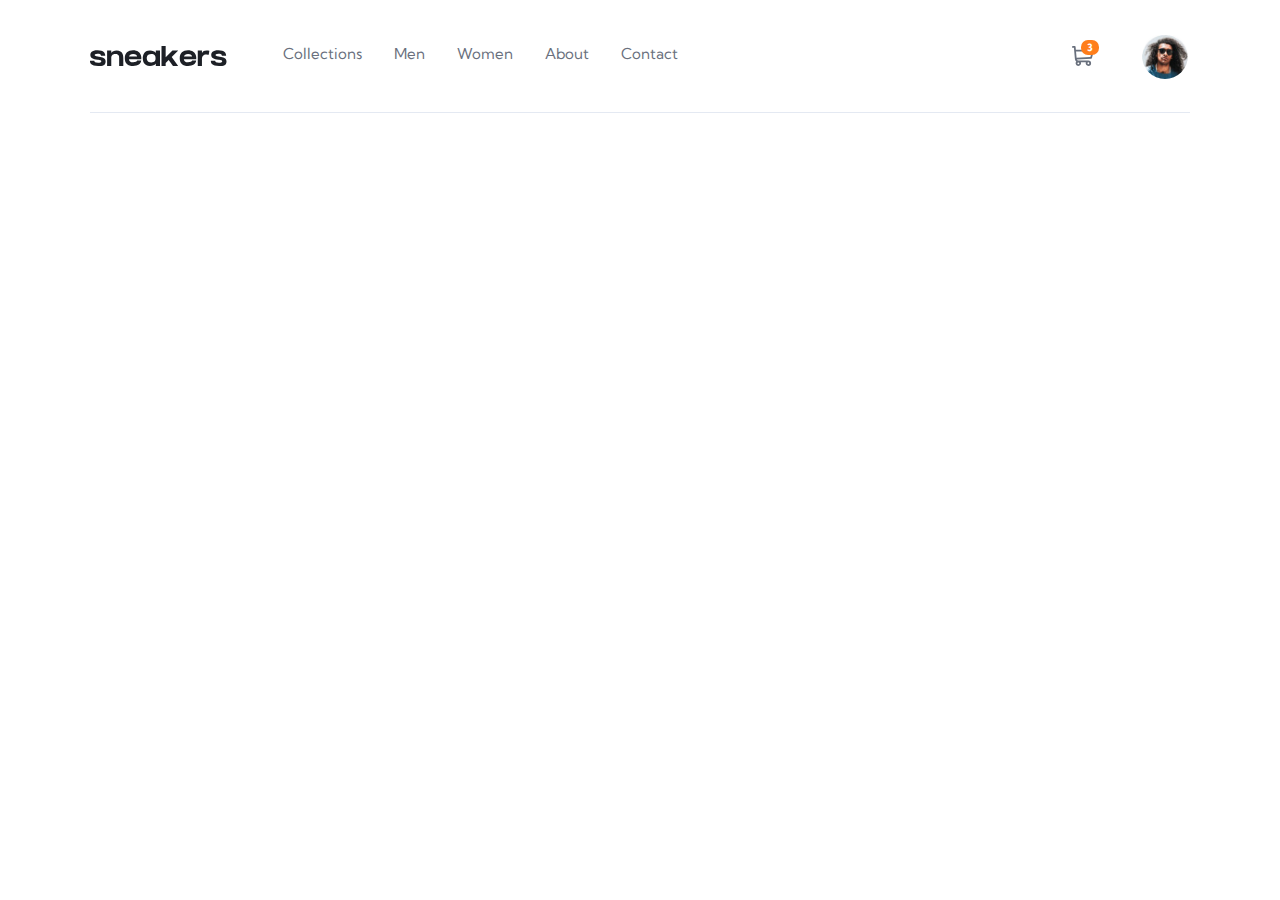
==== index.html @ b6bcddd8 "Add site header profile" ====
<!DOCTYPE html>
<html lang="en">
<head>
  <meta charset="UTF-8">
  <meta http-equiv="X-UA-Compatible" content="IE=edge">
  <meta name="viewport" content="width=device-width, initial-scale=1.0">
  <link rel="stylesheet" href="css/normalize.css">
  <link rel="stylesheet" href="css/styles.css">
  <title>Fall Limited Edition Sneakers - Sneakers</title>
</head>
<body>

  <header class="site-header">
    <div class="container">
      <div class="site-header__container">
        <a href="index.html" class="site-header__logo logo">
          <img class="logo__img" src="img/sneakers-logo.svg" alt="Sneakers" width="137" height="20">
        </a>
        <!-- SITENAV -->
        <nav class="site-header__sitenav sitenav">
          <ul class="sitenav__list">
            <li class="sitenav__item"><a href="#" class="sitenav__link">Collections</a></li>
            <li class="sitenav__item"><a href="#" class="sitenav__link">Men</a></li>
            <li class="sitenav__item"><a href="#" class="sitenav__link">Women</a></li>
            <li class="sitenav__item"><a href="#" class="sitenav__link">About</a></li>
            <li class="sitenav__item"><a href="#" class="sitenav__link">Contact</a></li>
          </ul>
        </nav>
        <div class="site-header__cart">
          <a href="#" class="site-header__cart-link" aria-label="Shopping cart">
            <span class="site-header__cart-product-count">3</span>
            <svg class="site-header__cart-icon" xmlns="http://www.w3.org/2000/svg" width="22" height="20" fill="none"><path fill="currentColor" fill-rule="evenodd" d="M3.863 3.641h17.062c.583 0 1.01.55.87 1.114l-1.822 7.283a.896.896 0 0 1-.817.677l-14.321.842c.256.598.849 1.01 1.53 1.01h10.008a2.72 2.72 0 0 1 2.717 2.716A2.72 2.72 0 0 1 16.373 20c-1.878 0-3.197-1.872-2.555-3.642H8.913C9.556 18.13 8.233 20 6.358 20 4.1 20 2.83 17.385 4.22 15.611c-.77-.61-1.218-1.508-1.29-2.336l-.98-10.909v.001c.072.796.169 1.876-.051-.575H.896A.896.896 0 0 1 .896 0h1.82c.465 0 .852.354.894.816l.253 2.825Zm1.57 13.642a.926.926 0 0 0 1.85 0 .926.926 0 0 0-1.85 0Zm10.94.925a.926.926 0 0 1 0-1.85.926.926 0 0 1 0 1.85Zm-11.78-6.432 13.801-.811 1.383-5.531H4.024l.57 6.342Z" clip-rule="evenodd" aria-hidden="true"/></svg>
          </a>
        </div>

        <div class="site-header__profile-wrapper">
          <a href="#" class="site-header__profile-link">
            <img class="site-header__profile-avatar" src="img/profile.jpg" alt="Profile avatar" width="50" height="50" srcset="img/profile.jpg 1x, img/profile@2x.jpg 2x">
          </a>
        </div>
      </div>
    </div>

  </header>




  <script src="js/main.js"></script>
</body>
</html>
---- css/styles.css ----
/* CUSTOM-PROPS */
:root {
  --text-color:#69707d;
  --text-dark:#1d2026;
  --accent-color:#ff7e1b;
  --accent-color-hover:#ffab6a;
  --accent-color-light:#ffeee2;
  --light-bg:#f6f8fd;
  --divider-bg:#e4e9f2;

  --font-family:'Kumbh Sans', "Arial", sans-serif;
}

/* FONTS */
@font-face {
  font-family: 'Kumbh Sans';
  src: url('../fonts/KumbhSans-Regular.woff2') format('woff2'),
      url('../fonts/KumbhSans-Regular.woff') format('woff');
  font-weight: normal;
  font-style: normal;
  font-display: swap;
}

@font-face {
  font-family: 'Kumbh Sans';
  src: url('../fonts/KumbhSans-Bold.woff2') format('woff2'),
      url('../fonts/KumbhSans-Bold.woff') format('woff');
  font-weight: bold;
  font-style: normal;
  font-display: swap;
}


/* GLOBAL STYLES */

html {
  height: 100%;
  box-sizing: border-box;
  scroll-behavior: smooth;
}

*,
::before,
::after {
  box-sizing:inherit;
}

body {
  display: flex;
  flex-direction: column;
  height: 100%;
  padding: 0;
  margin: 0;
  font-family:var(--font-family);
  font-size: 16px;
  line-height: 26px;
  background-color: #fff;
  color: var(--text-color);
}

img {
  max-width: 100%;
  height: auto;
}

/* VISUALLY-HIDDEN */
.visually-hidden {
  position: absolute;
  width: 1px;
  height: 1px;
  margin: -1px;
  border: 0;
  padding: 0;
  clip: rect(0 0 0 0);
  overflow: hidden;
}

/* AUTOFILL-STYLES */
/* input:-webkit-autofill,
input:-webkit-autofill:hover,
input:-webkit-autofill:focus,
textarea:-webkit-autofill,
textarea:-webkit-autofill:hover,
textarea:-webkit-autofill:focus,
select:-webkit-autofill,
select:-webkit-autofill:hover,
select:-webkit-autofill:focus {
  border-color: transparent;
  -webkit-text-fill-color: inherit;
  -webkit-box-shadow: 0 0 0px 1000px #fff inset;
  transition: background-color 5000s ease-in-out 0s;
} */

/* PLACEHOLDER COLOR */
/* ::-webkit-input-placeholder,
::-moz-placeholder,
:-ms-input-placeholder,
:-moz-placeholder {
  color: rgb(52, 49, 61);
  opacity: 1;
} */


/* CONTAINER */

.container {
  width: 100%;
  max-width: 1148px;
  padding-left: 24px;
  padding-right: 24px;
  margin-left: auto;
  margin-right: auto;
}

/* LOGO */

.logo {
  display: inline-block;
}

.logo:hover {
  opacity: 0.8;

}

.logo:active {
  opacity: 0.6;
}

.logo__img {
  display: block;
  width: 137px;
  height: 20px;
  object-fit: contain;
}

/* MAIN-CONTENT */

.main-content {
  flex-grow: 1;
}

/* SITE-HEADER */

.site-header__container {
  display: flex;
  align-items: center;
  border-bottom: 1px solid var(--divider-bg);

}

.site-header__logo {
  flex-shrink: 0;
  margin-right: 56px;

}

.site-header__sitenav {
  margin-right: auto;
}

.sitenav__list {
  display: flex;
  padding: 0;
  margin: 0;
  list-style: none;
}
.sitenav__item {
  position: relative;
  padding-top: 41px;
  padding-bottom: 45px;

}
.sitenav__item:not(:last-child) {
  margin-right: 32px;
}

.sitenav__link {
  display: block;
  font-size: 15px;
  line-height: 26px;
  color: var(--text-color);
  text-decoration: none;
}

.sitenav__link:hover {
  color: var(--text-dark);
}

.sitenav__link:hover::after {
  position: absolute;
  left: 0;
  bottom: 0;
  width: 100%;
  height: 4px;
  background-color: var(--accent-color);
  content: "";
}

/* SITE-HEADER-CART */

.site-header__cart {
  margin-right: 46px;
  margin-left: 24px;
}

.site-header__cart-link {
  position: relative;
  display: flex;
  color: var(--text-color);

}

.site-header__cart-link:hover {
  color: var(--text-dark);
}

.site-header__cart-link:active {
  opacity: 0.6;
}

.site-header__cart-product-count {
  position: absolute;
  left: calc(100% - 13px);
  top: -6px;
  padding: 1px 6px;
  border-radius: 7px;
  font-size: 10px;
  line-height: normal;
  font-weight: bold;
  background-color: var(--accent-color);
  color: #fff;
}

.site-header__cart-icon {
  width: 22px;
  height: 20px;
  object-fit: contain;
}

.site-header__profile-wrapper {
}
.site-header__profile-link {
  display: flex;
  width: 50px;
  height: 50px;
  border-radius:50%;
  overflow: hidden;
  border: 2px solid transparent;
}

.site-header__profile-link:hover {
  border-color: var(--accent-color);
}

.site-header__profile-avatar {
  width: 50px;
  height: 50px;
  object-fit: contain;


}
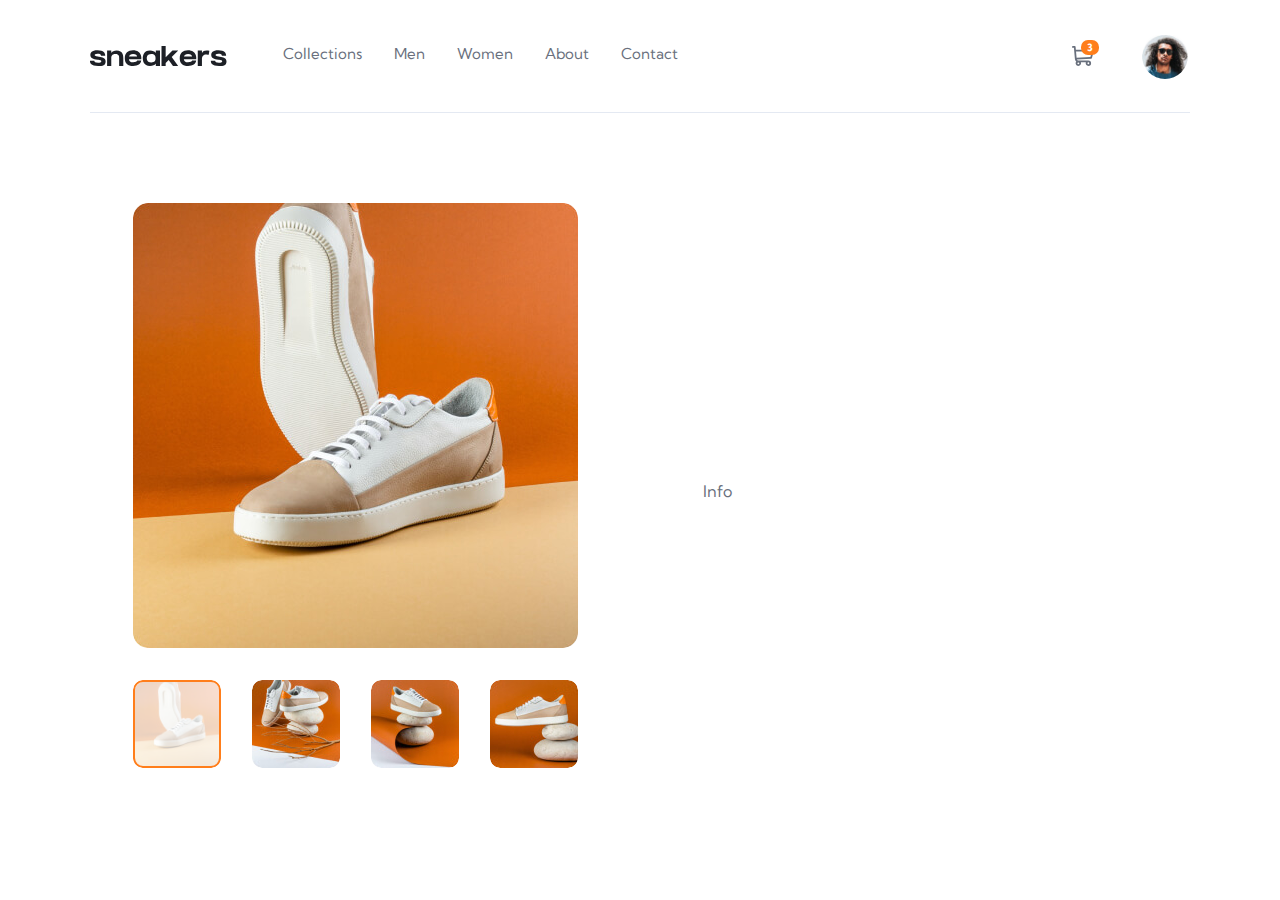
==== commit ec3211de: "Update active showcas img on thumbnail click" ====
--- a/index.html
+++ b/index.html
@@ -10,6 +10,7 @@
 </head>
 <body>
 
+  <!-- SITE-HEADER -->
   <header class="site-header">
     <div class="container">
       <div class="site-header__container">
@@ -27,10 +28,48 @@
           </ul>
         </nav>
         <div class="site-header__cart">
-          <a href="#" class="site-header__cart-link" aria-label="Shopping cart">
+          <a href="#" class="site-header__cart-link js-site-header-cart-link" aria-label="Shopping cart">
             <span class="site-header__cart-product-count">3</span>
             <svg class="site-header__cart-icon" xmlns="http://www.w3.org/2000/svg" width="22" height="20" fill="none"><path fill="currentColor" fill-rule="evenodd" d="M3.863 3.641h17.062c.583 0 1.01.55.87 1.114l-1.822 7.283a.896.896 0 0 1-.817.677l-14.321.842c.256.598.849 1.01 1.53 1.01h10.008a2.72 2.72 0 0 1 2.717 2.716A2.72 2.72 0 0 1 16.373 20c-1.878 0-3.197-1.872-2.555-3.642H8.913C9.556 18.13 8.233 20 6.358 20 4.1 20 2.83 17.385 4.22 15.611c-.77-.61-1.218-1.508-1.29-2.336l-.98-10.909v.001c.072.796.169 1.876-.051-.575H.896A.896.896 0 0 1 .896 0h1.82c.465 0 .852.354.894.816l.253 2.825Zm1.57 13.642a.926.926 0 0 0 1.85 0 .926.926 0 0 0-1.85 0Zm10.94.925a.926.926 0 0 1 0-1.85.926.926 0 0 1 0 1.85Zm-11.78-6.432 13.801-.811 1.383-5.531H4.024l.57 6.342Z" clip-rule="evenodd" aria-hidden="true"/></svg>
           </a>
+
+          <div class="site-header__cart-modal">
+            <section class="shopping-cart shopping-cart--modal ">
+              <header class="shopping-cart__header">
+                <h2 class="shopping-cart__title">Cart</h2>
+              </header>
+              <div class="shopping-cart__inner">
+                <!-- Empty -->
+                <div class="shopping-cart__empty">Your cart is empty.</div>
+
+                <!-- Has items -->
+                <div class="shopping-cart__content">
+                  <ul class="shopping-cart__products shopping-cart-products">
+                    <li class="shopping-cart-products__item">
+                      <div class="item-shopping-cart-products">
+                        <img class="item-shopping-cart-products__img" src="img/shopping-cart-img.jpg" alt="Fall limited edition sneakers" width="50" height="50" srcset="img/shopping-cart-img.jpg 1x, img/shopping-cart-img@2x.jpg 2x">
+                        <div class="item-shopping-cart-products__info">
+                          <div class="item-shopping-cart-products__name">Fall Limited Edition Sneakers</div>
+                          <div class="item-shopping-cart-products__cost">$125.00 x 3 <b class="item-shopping-cart-products__subtotal">$375.00</b></div>
+                        </div>
+                        <button type="button" class="item-shopping-cart-products__remove-button" aria-label="Remove item">
+                          <svg class="item-shopping-cart-products__remove-icon" xmlns="http://www.w3.org/2000/svg" width="14" height="16" fill="none"><path fill="currentColor" fill-rule="evenodd" d="M0 2.625V1.75C0 1.334.334 1 .75 1h3.5l.294-.584A.741.741 0 0 1 5.213 0h3.571a.75.75 0 0 1 .672.416L9.75 1h3.5c.416 0 .75.334.75.75v.875a.376.376 0 0 1-.375.375H.375A.376.376 0 0 1 0 2.625Zm13 1.75V14.5a1.5 1.5 0 0 1-1.5 1.5h-9A1.5 1.5 0 0 1 1 14.5V4.375C1 4.169 1.169 4 1.375 4h11.25c.206 0 .375.169.375.375ZM4 6c.275 0 .5.225.5.5v7c0 .275-.225.5-.5.5a.501.501 0 0 1-.5-.5v-7c0-.275.225-.5.5-.5Zm3.5.5c0-.275-.225-.5-.5-.5s-.5.225-.5.5v7c0 .275.225.5.5.5s.5-.225.5-.5v-7ZM10 6c.275 0 .5.225.5.5v7c0 .275-.225.5-.5.5a.501.501 0 0 1-.5-.5v-7c0-.275.225-.5.5-.5Z" clip-rule="evenodd"/><mask id="a" width="14" height="16" x="0" y="0" maskUnits="userSpaceOnUse" style="mask-type:luminance"><path fill="#fff" fill-rule="evenodd" d="M0 2.625V1.75C0 1.334.334 1 .75 1h3.5l.294-.584A.741.741 0 0 1 5.213 0h3.571a.75.75 0 0 1 .672.416L9.75 1h3.5c.416 0 .75.334.75.75v.875a.376.376 0 0 1-.375.375H.375A.376.376 0 0 1 0 2.625Zm13 1.75V14.5a1.5 1.5 0 0 1-1.5 1.5h-9A1.5 1.5 0 0 1 1 14.5V4.375C1 4.169 1.169 4 1.375 4h11.25c.206 0 .375.169.375.375ZM4 6c.275 0 .5.225.5.5v7c0 .275-.225.5-.5.5a.501.501 0 0 1-.5-.5v-7c0-.275.225-.5.5-.5Zm3.5.5c0-.275-.225-.5-.5-.5s-.5.225-.5.5v7c0 .275.225.5.5.5s.5-.225.5-.5v-7ZM10 6c.275 0 .5.225.5.5v7c0 .275-.225.5-.5.5a.501.501 0 0 1-.5-.5v-7c0-.275.225-.5.5-.5Z" clip-rule="evenodd"/></mask></svg>
+                        </button>
+                      </div>
+                    </li>
+                  </ul>
+
+                  <a href="#" class="button button--block">
+                    <span class="button__inner">
+                      <span class="button__text">Checkout</span>
+                    </span>
+                  </a>
+                </div>
+
+              </div>
+
+            </section>
+          </div>
         </div>
 
         <div class="site-header__profile-wrapper">
@@ -40,8 +79,54 @@
         </div>
       </div>
     </div>
+  </header>
 
-  </header>
+  <!-- MAIN-CONTENT -->
+  <main class="main-content">
+    <!-- PRODUCT-PAGE -->
+    <div class="product-page">
+      <div class="product-page__container container">
+        <!-- PRODUCT-PAGE-GALLERY -->
+        <div class="product-page__gallery">
+          <!-- IMG-SHOWCASE -->
+          <div class="img-showcase">
+            <div class="img-showcase__showcase">
+              <img class="img-showcase__active-img" src="img/sneakers-1.jpg" alt="Fall Limited Edition Sneakers" width="445" height="445" srcset="img/sneakers-1.jpg 1x, img/sneakers-1@2x.jpg 2x">
+            </div>
+
+            <ul class="img-showcase__thumbnails">
+              <li class="img-showcase__thumbnail img-showcase__thumbnail--active">
+                <button type="button" class="img-showcase__thumbnail-button js-img-showcase-thumbnail-button" aria-label="Image 1" data-img-showcase-big="img/sneakers-1.jpg" data-img-showcase-retina="img/sneakers-1@2x.jpg">
+                  <img class="img-showcase__thumbnail-img" src="img/sneakers-thumbnail-1.jpg" alt="Sneakers 1" width="88" height="88" srcset="img/sneakers-thumbnail-1.jpg 1x, img/sneakers-thumbnail-1@2x.jpg 2x">
+                </button>
+              </li>
+
+              <li class="img-showcase__thumbnail">
+                <button type="button" class="img-showcase__thumbnail-button js-img-showcase-thumbnail-button" aria-label="Image 2" data-img-showcase-big="img/sneakers-2.jpg" data-img-showcase-retina="img/sneakers-2@2x.jpg">
+                  <img class="img-showcase__thumbnail-img" src="img/sneakers-thumbnail-2.jpg" alt="Sneakers 2" width="88" height="88" srcset="img/sneakers-thumbnail-2.jpg 1x, img/sneakers-thumbnail-2@2x.jpg 2x">
+                </button>
+              </li>
+
+              <li class="img-showcase__thumbnail">
+                <button type="button" class="img-showcase__thumbnail-button js-img-showcase-thumbnail-button" aria-label="Image 3" data-img-showcase-big="img/sneakers-3.jpg" data-img-showcase-retina="img/sneakers-3@2x.jpg">
+                  <img class="img-showcase__thumbnail-img" src="img/sneakers-thumbnail-3.jpg" alt="Sneakers 3" width="88" height="88" srcset="img/sneakers-thumbnail-3.jpg 1x, img/sneakers-thumbnail-3@2x.jpg 2x">
+                </button>
+              </li>
+              <li class="img-showcase__thumbnail">
+                <button type="button" class="img-showcase__thumbnail-button js-img-showcase-thumbnail-button" aria-label="Image 3" data-img-showcase-big="img/sneakers-4.jpg" data-img-showcase-retina="img/sneakers-4@2x.jpg">
+                  <img class="img-showcase__thumbnail-img" src="img/sneakers-thumbnail-4.jpg" alt="Sneakers 3" width="88" height="88" srcset="img/sneakers-thumbnail-4.jpg 1x, img/sneakers-thumbnail-4@2x.jpg 2x">
+                </button>
+              </li>
+            </ul>
+          </div>
+        </div>
+
+        <!-- PRODUCT-PAGE-INFO -->
+        <div class="product-page__info">Info</div>
+
+      </div>
+    </div>
+  </main>
 
 
 
--- a/css/styles.css
+++ b/css/styles.css
@@ -134,6 +134,58 @@
   object-fit: contain;
 }
 
+/* BUTTON */
+.button {
+  display: inline-block;
+  padding: 0;
+  border: 0;
+  border-radius: 10px;
+  text-decoration: none;
+  cursor: pointer;
+  font-size: 16px;
+  line-height: 1;
+  font-weight: bold;
+  background-color: var(--accent-color);
+  color: #fff;
+  overflow: hidden;
+  text-align: center;
+}
+
+.button--block {
+  display: flex;
+  width: 100%;
+
+}
+
+.button--wide {
+  min-width: 272px;
+
+}
+
+.button:hover {
+  background-color: var(--accent-color-hover);
+
+}
+
+.button:active {
+  transform: translateY(2px);
+
+}
+
+.button__inner {
+  display: flex;
+  justify-content: center;
+  align-items: center;
+  width: 100%;
+  padding: 22px 20px 18px;
+
+}
+
+
+.button__prapend {
+  margin-right: 16px;
+}
+
 /* MAIN-CONTENT */
 
 .main-content {
@@ -143,6 +195,7 @@
 /* SITE-HEADER */
 
 .site-header__container {
+  position: relative;
   display: flex;
   align-items: center;
   border-bottom: 1px solid var(--divider-bg);
@@ -232,14 +285,17 @@
   color: #fff;
 }
 
+.site-header__cart--empty .site-header__cart-product-count {
+  display: none;
+}
+
 .site-header__cart-icon {
   width: 22px;
   height: 20px;
   object-fit: contain;
 }
 
-.site-header__profile-wrapper {
-}
+
 .site-header__profile-link {
   display: flex;
   width: 50px;
@@ -253,10 +309,280 @@
   border-color: var(--accent-color);
 }
 
+.site-header__profile-link:active {
+  opacity: 0.6;
+}
+
 .site-header__profile-avatar {
   width: 50px;
   height: 50px;
   object-fit: contain;
 
 
-}+}
+/* SHOPPING-CART-CONTENT */
+.shopping-cart-products {
+  padding: 0;
+  margin: 0;
+  list-style: none;
+}
+
+.shopping-cart-products__item:not(:last-child) {
+  margin-bottom: 16px;
+
+}
+
+/* ITEM-SHOPPING-CART-PRODUCTS */
+.item-shopping-cart-products {
+  display: flex;
+  align-items: flex-start;
+}
+
+.item-shopping-cart-products__img {
+  flex-shrink: 0;
+  margin-right: 16px;
+  width: 50px;
+  height: 50px;
+  border-radius:4px;
+  object-fit: cover;
+
+}
+
+.item-shopping-cart-products__info {
+  flex-grow: 1;
+  width: 100%;
+  margin-right: 18px;
+  overflow: hidden;
+}
+
+.item-shopping-cart-products__name {
+  white-space: nowrap;
+  text-overflow: ellipsis;
+  overflow: hidden;
+  text-transform: capitalize;
+}
+
+
+.item-shopping-cart-products__subtotal {
+  color: var(--text-dark);
+}
+
+.item-shopping-cart-products__remove-button {
+  border: 0;
+  padding: 0;
+  background-color: transparent;
+  align-self: center;
+  color: #c3cad9;
+}
+
+.item-shopping-cart-products__remove-button:hover {
+  color: var(--text-dark);
+
+}
+
+.item-shopping-cart-products__remove-button:active {
+  opacity: 0.6;
+}
+
+.item-shopping-cart-products__remove-icon {
+  display: block;
+  width: 14px;
+  height: 16px;
+
+}
+
+
+/* SHOOPING-CART */
+.site-header__cart-modal {
+  display: none;
+}
+
+.site-header__cart-modal--open {
+  position: absolute;
+  right: -76px;
+  top: 94px;
+  display: block;
+  width: 360px;
+
+}
+
+.shopping-cart {
+  display: flex;
+  flex-direction: column;
+  width: 100%;
+  min-height: 256px;
+  border-radius: 6px;
+  background-color: #fff;
+
+}
+.shopping-cart--modal {
+  box-shadow: 0px 20px 50px -20px rgba(29, 32, 38, 0.50);
+
+}
+
+.shopping-cart__header {
+  padding: 24px 24px 27px;
+  border-bottom:1px solid var(--divider-bg);
+}
+
+.shopping-cart__title {
+  margin: 0;
+  font-size: 16px;
+  line-height: 20px;
+  color: var(--text-dark);
+}
+
+.shopping-cart__inner {
+  flex-grow: 1;
+  display: flex;
+  flex-direction: column;
+  padding: 24px;
+
+
+}
+
+.shopping-cart__empty {
+  display: none;
+}
+
+
+
+.shopping-cart--empty .shopping-cart__empty {
+  flex-grow: 1;
+  display:flex;
+  justify-content: center;
+  align-items: center;
+  font-weight: bold;
+}
+
+.shopping-cart__empty .shopping-cart__content {
+  display: none;
+}
+
+.shopping-cart__products {
+  margin-bottom: 24px;
+}
+
+/* IMG-SHOWCASE */
+
+.img-showcase__showcase {
+  margin-bottom: 32px;
+}
+
+.img-showcase__active-img {
+  display: block;
+  width: 445px;
+  height: 445px;
+  border-radius: 15px;
+  object-fit: cover;
+}
+
+.img-showcase__thumbnails {
+  display: flex;
+  padding: 0;
+  padding-bottom: 10px;
+  margin: 0;
+  list-style: none;
+  overflow: auto;
+
+  /* Foreground, Background */
+  scrollbar-color: var(--accent-color) var(--divider-bg);
+}
+
+
+.img-showcase__thumbnails::-webkit-scrollbar {
+  width: 10px; /* Mostly for vertical scrollbars */
+  height: 10px; /* Mostly for horizontal scrollbars */
+}
+.img-showcase__thumbnails::-webkit-scrollbar-thumb { /* Foreground */
+  border-radius:5px;
+  background: var(--accent-color);
+}
+.img-showcase__thumbnails::-webkit-scrollbar-track { /* Background */
+  border-radius: 5px;
+  background: var(--divider-bg);
+}
+
+.img-showcase__thumbnail {
+  flex-shrink: 0;
+}
+
+.img-showcase__thumbnail:not(:last-child) {
+  margin-right: 31px;
+
+}
+
+.img-showcase__thumbnail-button {
+  position: relative;
+  display: block;
+  padding: 0;
+  border: 0;
+  border-radius: 10px;
+  background-color: transparent;
+  overflow: hidden;
+  cursor: pointer;
+
+}
+
+.img-showcase__thumbnail-button::after {
+  position: absolute;
+  left: 0;
+  top: 0;
+  width: 100%;
+  height: 100%;
+  border-radius: 10px;
+  background-color: rgba(255, 255, 255, 0.5);
+  content: "";
+  opacity: 0;
+
+}
+
+.img-showcase__thumbnail-button:hover::after {
+  opacity: 1;
+}
+
+.img-showcase__thumbnail-button:active {
+  opacity: 0.6;
+}
+
+.img-showcase__thumbnail--active .img-showcase__thumbnail-button::after {
+  opacity: 1;
+  background-color: rgba(255, 255, 255, 0.75);
+  border: 2px solid var(--accent-color);
+
+}
+
+.img-showcase__thumbnail-img {
+  display: block;
+  width: 88px;
+  height: 88px;
+  border-radius: 10px;
+  object-fit: cover;
+}
+
+
+
+/* PRODUCT-PAGE */
+
+.product-page {
+  padding-top: 90px;
+  padding-bottom: 90px;
+}
+
+.product-page__container {
+  display: flex;
+  justify-content: space-between;
+  align-items:center;
+  max-width: 1063px;
+}
+
+.product-page__gallery {
+  width: 100%;
+  max-width: 445px;
+  margin-right: 48px;
+}
+
+.product-page__info {
+  width: 100%;
+  max-width: 445px;
+}
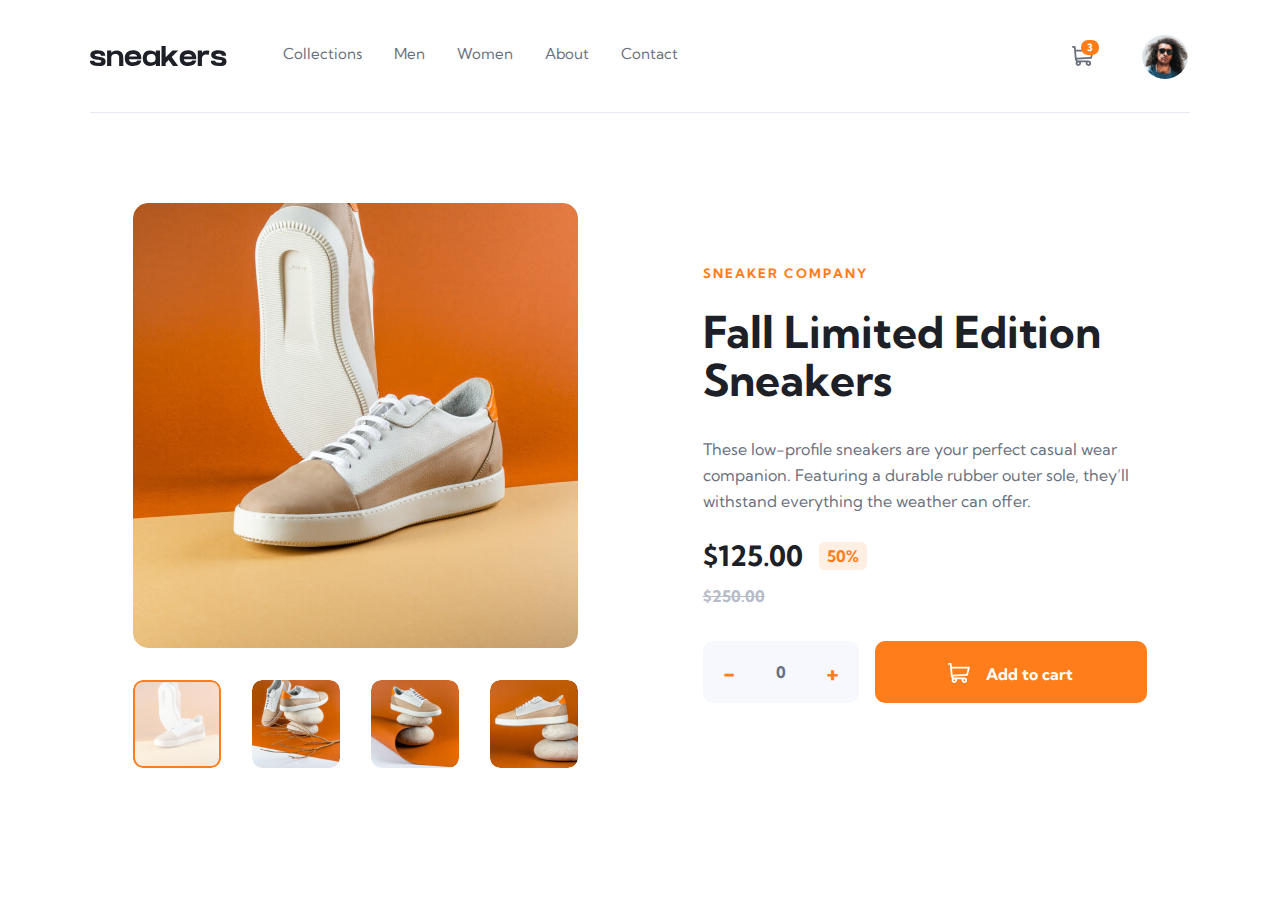
==== commit eadfe40a: "Add product counts button JS" ====
--- a/index.html
+++ b/index.html
@@ -91,6 +91,7 @@
           <!-- IMG-SHOWCASE -->
           <div class="img-showcase">
             <div class="img-showcase__showcase">
+              <button type="button" class="img-showcase__lightbox-toggle js-lightbox-toggler" aria-label="Open img gallery"></button>
               <img class="img-showcase__active-img" src="img/sneakers-1.jpg" alt="Fall Limited Edition Sneakers" width="445" height="445" srcset="img/sneakers-1.jpg 1x, img/sneakers-1@2x.jpg 2x">
             </div>
 
@@ -122,13 +123,97 @@
         </div>
 
         <!-- PRODUCT-PAGE-INFO -->
-        <div class="product-page__info">Info</div>
+        <div class="product-page__info">
+          <div class="product-info">
+            <div class="product-info__manufacturer">Sneaker Company</div>
+            <h1 class="product-info__title">Fall Limited Edition Sneakers</h1>
+            <p class="product-info__description">These low-profile sneakers are your perfect casual wear companion. Featuring a durable rubber outer sole, they’ll withstand everything the weather can offer.</p>
+            <div class="product-info__price-wrapper">
+              <b class="product-info__price">$125.00</b>
+              <span class="badge">50%</span>
+            </div>
+            <del class="product-info__old-price">$250.00</del>
+
+            <div class="product-info__cart-actions">
+              <div class="product-info__quantity-wrapper">
+                <button type="button" class="product-info__quantity-button js-product-quantity-decrement-button" aria-label="Remove 1">-</button>
+                <div class="product-info__quantity">0</div>
+                <button type="button" class="product-info__quantity-button js-product-quantity-increment-button" aria-label="Add 1">+</button>
+              </div>
+
+              <button type="button" class="button button--wide">
+                <span class="button__inner">
+                  <span class="button__prepend">
+                    <svg class="button__icon" xmlns="http://www.w3.org/2000/svg" width="22" height="20" fill="none"><path fill="currentColor" fill-rule="evenodd" d="M3.863 3.641h17.062c.583 0 1.01.55.87 1.114l-1.822 7.283a.896.896 0 0 1-.817.677l-14.321.842c.256.598.849 1.01 1.53 1.01h10.008a2.72 2.72 0 0 1 2.717 2.716A2.72 2.72 0 0 1 16.373 20c-1.878 0-3.197-1.872-2.555-3.642H8.913C9.556 18.13 8.233 20 6.358 20 4.1 20 2.83 17.385 4.22 15.611c-.77-.61-1.218-1.508-1.29-2.336l-.98-10.909v.001c.072.796.169 1.876-.051-.575H.896A.896.896 0 0 1 .896 0h1.82c.465 0 .852.354.894.816l.253 2.825Zm1.57 13.642a.926.926 0 0 0 1.85 0 .926.926 0 0 0-1.85 0Zm10.94.925a.926.926 0 0 1 0-1.85.926.926 0 0 1 0 1.85Zm-11.78-6.432 13.801-.811 1.383-5.531H4.024l.57 6.342Z" clip-rule="evenodd"/></svg>
+                  </span>
+                  <span class="button__text">Add to cart</span>
+                </span>
+              </button>
+            </div>
+
+          </div>
+        </div>
 
       </div>
     </div>
   </main>
 
 
+  <!-- LIGHTBOX -->
+  <div class="lightbox">
+    <div class="lightbox__inner">
+      <button type="button" class="lightbox__close" aria-label="Close lightbox">
+        <svg class="lightbox__close-icon js-lightbox-close" xmlns="http://www.w3.org/2000/svg" width="20" height="20" fill="none"><path fill="currentColor" fill-rule="evenodd" d="M20 2.857 17.143 0 10 7.143 2.857 0 0 2.857 7.143 10 0 17.143 2.857 20 10 12.857 17.143 20 20 17.143 12.857 10 20 2.857Z" clip-rule="evenodd"/></svg>
+      </button>
+
+      <!-- IMG-SHOWCASE -->
+      <div class="img-showcase img-showcase--lightbox">
+        <div class="img-showcase__showcase">
+          <!-- IMG-SHOWCASE-CONTROLS -->
+          <button type="button" class="img-showcase__control img-showcase__control--prev js-lightbox-control-prev" aria-label="Previous">
+            <span class="img-showcase__control-inner">
+              <svg class="img-showcase__control-icon" xmlns="http://www.w3.org/2000/svg" width="13" height="20" fill="none"><path stroke="currentColor" stroke-width="3" d="m11 2-8 8 8 8"/></svg>
+            </span>
+          </button>
+
+          <button type="button" class="img-showcase__control img-showcase__control--next js-lightbox-control-next" aria-label="Next">
+            <span class="img-showcase__control-inner">
+              <svg class="img-showcase__control-icon" xmlns="http://www.w3.org/2000/svg" width="13" height="20" fill="none"><path stroke="currentColor" stroke-width="3" d="m2 2 8 8-8 8"/></svg>
+            </span>
+          </button>
+
+          <img class="img-showcase__active-img img-showcase__active-img--lightbox" src="img/sneakers-1.jpg" alt="Fall Limited Edition Sneakers" width="445" height="445" srcset="img/sneakers-1.jpg 1x, img/sneakers-1@2x.jpg 2x">
+        </div>
+
+        <ul class="img-showcase__thumbnails">
+          <li class="img-showcase__thumbnail img-showcase__thumbnail--active">
+            <button type="button" class="img-showcase__thumbnail-button js-img-lightbox-thumbnail-button" aria-label="Image 1" data-img-showcase-big="img/sneakers-1.jpg" data-img-showcase-retina="img/sneakers-1@2x.jpg">
+              <img class="img-showcase__thumbnail-img" src="img/sneakers-thumbnail-1.jpg" alt="Sneakers 1" width="88" height="88" srcset="img/sneakers-thumbnail-1.jpg 1x, img/sneakers-thumbnail-1@2x.jpg 2x">
+            </button>
+          </li>
+
+          <li class="img-showcase__thumbnail">
+            <button type="button" class="img-showcase__thumbnail-button js-img-lightbox-thumbnail-button" aria-label="Image 2" data-img-showcase-big="img/sneakers-2.jpg" data-img-showcase-retina="img/sneakers-2@2x.jpg">
+              <img class="img-showcase__thumbnail-img" src="img/sneakers-thumbnail-2.jpg" alt="Sneakers 2" width="88" height="88" srcset="img/sneakers-thumbnail-2.jpg 1x, img/sneakers-thumbnail-2@2x.jpg 2x">
+            </button>
+          </li>
+
+          <li class="img-showcase__thumbnail">
+            <button type="button" class="img-showcase__thumbnail-button js-img-lightbox-thumbnail-button" aria-label="Image 3" data-img-showcase-big="img/sneakers-3.jpg" data-img-showcase-retina="img/sneakers-3@2x.jpg">
+              <img class="img-showcase__thumbnail-img" src="img/sneakers-thumbnail-3.jpg" alt="Sneakers 3" width="88" height="88" srcset="img/sneakers-thumbnail-3.jpg 1x, img/sneakers-thumbnail-3@2x.jpg 2x">
+            </button>
+          </li>
+          <li class="img-showcase__thumbnail">
+            <button type="button" class="img-showcase__thumbnail-button js-img-lightbox-thumbnail-button" aria-label="Image 3" data-img-showcase-big="img/sneakers-4.jpg" data-img-showcase-retina="img/sneakers-4@2x.jpg">
+              <img class="img-showcase__thumbnail-img" src="img/sneakers-thumbnail-4.jpg" alt="Sneakers 3" width="88" height="88" srcset="img/sneakers-thumbnail-4.jpg 1x, img/sneakers-thumbnail-4@2x.jpg 2x">
+            </button>
+          </li>
+        </ul>
+      </div>
+    </div>
+  </div>
+
+
 
 
   <script src="js/main.js"></script>
--- a/css/styles.css
+++ b/css/styles.css
@@ -182,8 +182,21 @@
 }
 
 
-.button__prapend {
+.button__prepend {
   margin-right: 16px;
+}
+
+/* BADGE */
+
+.badge {
+  display: inline-block;
+  padding: 4px 8px;
+  font-size: 16px;
+  line-height: normal;
+  font-weight: bold;
+  color: var(--accent-color);
+  border-radius: 6px;
+  background-color: var(--accent-color-light);
 }
 
 /* MAIN-CONTENT */
@@ -465,9 +478,81 @@
 
 /* IMG-SHOWCASE */
 
+.img-showcase--lightbox  {
+  display: flex;
+  flex-direction: column;
+  align-items: center;
+}
+
 .img-showcase__showcase {
+  position: relative;
+  z-index: 1;
   margin-bottom: 32px;
 }
+
+.img-showcase__lightbox-toggle {
+  position: absolute;
+  top: 0;
+  left: 0;
+  width: 100%;
+  height: 100%;
+  padding: 0;
+  border: 0;
+  border-radius: 15px;
+  background-color: transparent;
+  cursor:zoom-in;
+
+}
+
+.img-showcase__control {
+  position:absolute;
+  z-index: 1;
+  top: 50%;
+  transform: translateY(-50%);
+  padding: 0;
+  border: 0;
+  background-color: transparent;
+  border-radius: 50%;
+  cursor: pointer;
+  color: var(--text-dark);
+
+}
+
+.img-showcase__control:hover {
+  color: var(--accent-color);
+}
+
+.img-showcase__control:active {
+  opacity: 0.6;
+}
+
+.img-showcase__control--prev {
+  left: -28px;
+
+}
+
+.img-showcase__control--next {
+  right: -28px;
+}
+
+.img-showcase__control-inner {
+  display: flex;
+  justify-content: center;
+  align-items:center;
+  width: 56px;
+  height: 56px;
+  border-radius: 50%;
+  background-color: #fff;
+
+}
+
+.img-showcase__control-icon {
+  display: block;
+  width: 13px;
+  height: 20px;
+}
+
+
 
 .img-showcase__active-img {
   display: block;
@@ -477,6 +562,12 @@
   object-fit: cover;
 }
 
+.img-showcase--lightbox .img-showcase__active-img {
+  width: 550px;
+  height: 550px;
+  border-radius: 20px;
+}
+
 .img-showcase__thumbnails {
   display: flex;
   padding: 0;
@@ -488,6 +579,12 @@
   /* Foreground, Background */
   scrollbar-color: var(--accent-color) var(--divider-bg);
 }
+
+.img-showcase--lightbox .img-showcase__thumbnails {
+  max-width: 550px;
+}
+
+
 
 
 .img-showcase__thumbnails::-webkit-scrollbar {
@@ -560,6 +657,60 @@
   object-fit: cover;
 }
 
+/* LIGHTBOX */
+.lightbox {
+  display: none;
+  position: fixed;
+  z-index: 9999;
+  left: 0;
+  top: 0;
+  width: 100%;
+  height: 100%;
+  background-color: rgba(0, 0, 0, 0.75);
+  overflow: auto;
+}
+
+.lightbox--open {
+  display: block;
+}
+
+.lightbox__inner {
+  width: 100%;
+  max-width: 550px;
+  margin: 90px auto;
+}
+
+.lightbox__close {
+  display: block;
+  width: 20px;
+  height: 20px;
+  padding: 0;
+  margin-left: auto;
+  margin-bottom: 24px;
+  border: 0;
+  background-color: transparent;
+  cursor: pointer;
+  color: #fff;
+}
+
+.lightbox__close:hover {
+  color: var(--accent-color);
+}
+
+.lightbox__close:active {
+  opacity: 0.6;
+}
+
+
+.lightbox__close-icon {
+  display: block;
+  width: 20px;
+  height: 20px;
+
+}
+
+
+
 
 
 /* PRODUCT-PAGE */
@@ -572,7 +723,6 @@
 .product-page__container {
   display: flex;
   justify-content: space-between;
-  align-items:center;
   max-width: 1063px;
 }
 
@@ -585,4 +735,109 @@
 .product-page__info {
   width: 100%;
   max-width: 445px;
-}
+  padding-top: 62px;
+}
+
+
+
+.product-info__manufacturer {
+  margin-bottom: 27px;
+  font-size: 13px;
+  line-height: normal;
+  font-weight: bold;
+  letter-spacing: 2px;
+  color: var(--accent-color);
+  text-transform: uppercase;
+}
+
+.product-info__title {
+  margin-top: 0;
+  margin-bottom: 32px;
+  font-size: 44px;
+  line-height: 48px;
+  color: var(--text-dark);
+
+}
+
+.product-info__description {
+  margin-top: 0;
+  margin-bottom: 24px;
+}
+
+.product-info__price-wrapper {
+  display: flex;
+  align-items: center;
+  margin-bottom: 10px;
+
+}
+
+.product-info__price {
+  margin-right: 16px;
+  font-size: 28px;
+  line-height: normal;
+  font-weight: bold;
+  color: var(--text-dark);
+}
+
+.product-info__old-price {
+  display: block;
+  margin-bottom: 32px;
+  font-weight: bold;
+  color: #b6bcc8;
+
+}
+
+.product-info__cart-actions {
+  display: flex;
+
+}
+
+.product-info__quantity-wrapper {
+  display: flex;
+  width: 156px;
+  margin-right: 16px;
+  border-radius: 10px;
+  background-color: var(--light-bg);
+}
+
+.product-info__quantity-button {
+  width: 52px;
+  padding: 0;
+  border: 0;
+  border-radius: 10px;
+  font-size: 24px;
+  line-height: 24px;
+  font-weight: bold;
+  background-color: transparent;
+  color: var(--accent-color);
+  cursor: pointer;
+}
+
+.product-info__quantity-button:hover {
+  color: var(--accent-color-hover);
+}
+.product-info__quantity-button:active {
+  background-color: var(--accent-color-hover);
+  color: #fff;
+}
+
+.product-info__quantity {
+  display: flex;
+  justify-content: center;
+  align-items: center;
+  width: 52px;
+  font-weight: bold;
+  line-height: normal;
+}
+.button {
+}
+.button--wide {
+}
+.button__inner {
+}
+.button__prepend {
+}
+.button__icon {
+}
+.button__text {
+}
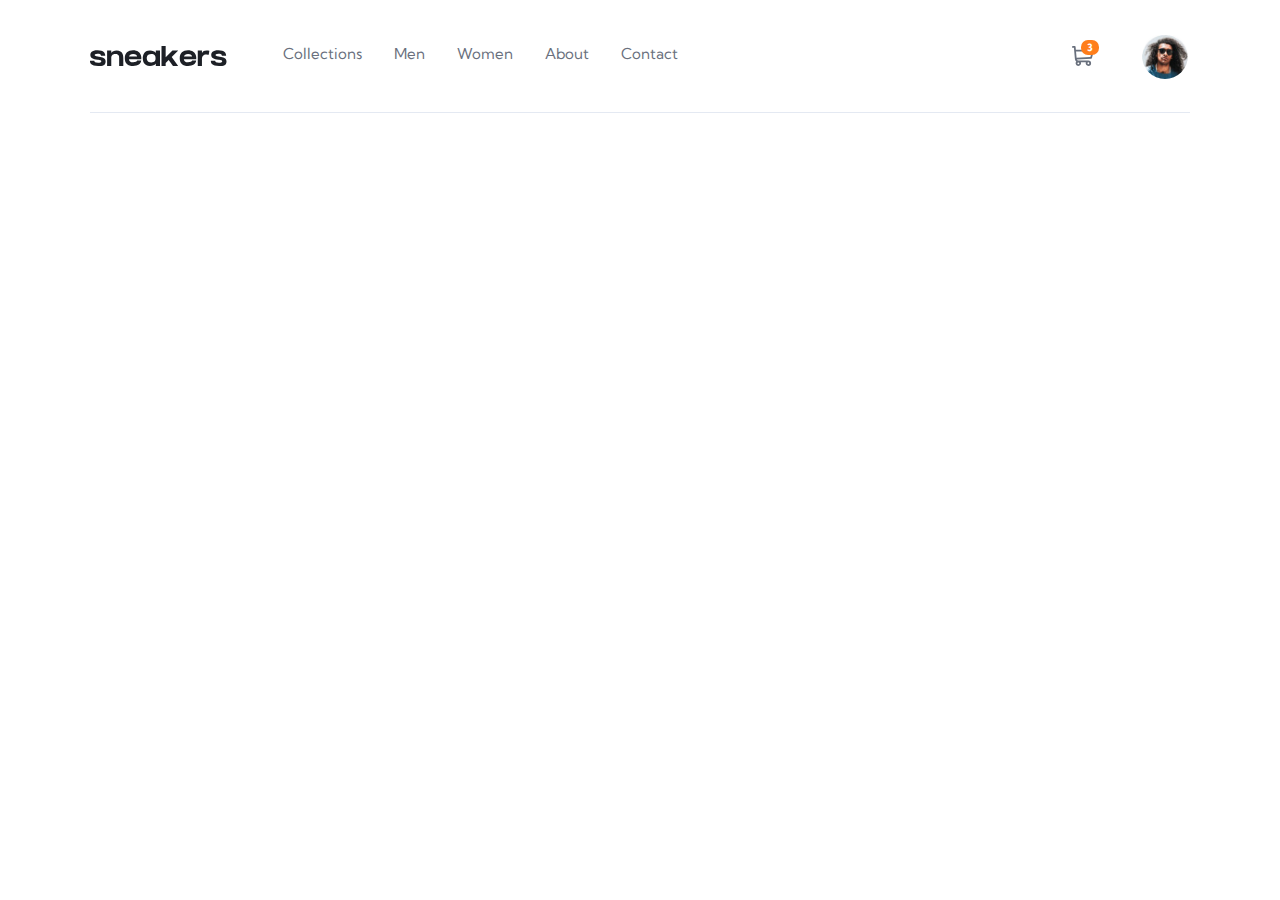
==== commit d47c1bb3: "Add site-header-menu responsive" ====
--- a/index.html
+++ b/index.html
@@ -14,6 +14,7 @@
   <header class="site-header">
     <div class="container">
       <div class="site-header__container">
+        <button class="site-header__toggler" type="button" aria-label="Menu"></button>
         <a href="index.html" class="site-header__logo logo">
           <img class="logo__img" src="img/sneakers-logo.svg" alt="Sneakers" width="137" height="20">
         </a>
@@ -82,7 +83,7 @@
   </header>
 
   <!-- MAIN-CONTENT -->
-  <main class="main-content">
+  <main class="main-content" style="display: none;">
     <!-- PRODUCT-PAGE -->
     <div class="product-page">
       <div class="product-page__container container">
@@ -160,7 +161,7 @@
 
 
   <!-- LIGHTBOX -->
-  <div class="lightbox">
+  <div class="lightbox" style="display: none;">
     <div class="lightbox__inner">
       <button type="button" class="lightbox__close" aria-label="Close lightbox">
         <svg class="lightbox__close-icon js-lightbox-close" xmlns="http://www.w3.org/2000/svg" width="20" height="20" fill="none"><path fill="currentColor" fill-rule="evenodd" d="M20 2.857 17.143 0 10 7.143 2.857 0 0 2.857 7.143 10 0 17.143 2.857 20 10 12.857 17.143 20 20 17.143 12.857 10 20 2.857Z" clip-rule="evenodd"/></svg>
--- a/css/styles.css
+++ b/css/styles.css
@@ -215,6 +215,11 @@
 
 }
 
+.site-header__toggler {
+  display: none;
+
+}
+
 .site-header__logo {
   flex-shrink: 0;
   margin-right: 56px;
@@ -829,15 +834,88 @@
   font-weight: bold;
   line-height: normal;
 }
-.button {
-}
-.button--wide {
-}
-.button__inner {
-}
-.button__prepend {
-}
-.button__icon {
-}
-.button__text {
-}
+
+
+
+@media only screen and (max-width:768px) {
+
+  .site-header__toggler {
+    display: block;
+    margin-right: 16px;
+    width: 16px;
+    height: 15px;
+    border:0;
+    background-color: transparent;
+    background-image: url(../img/open-icon.svg);
+    background-position: center center;
+    background-size: contain;
+    background-repeat: no-repeat;
+    cursor: pointer;
+  }
+  .site-header__logo {
+    margin-right: auto;
+  }
+
+  .sitenav__list {
+    flex-direction: column;
+    padding: 10px 15px;
+  }
+
+  .sitenav__item {
+    padding-top: 0;
+    padding-bottom: 0;
+  }
+
+  .sitenav__item:not(:last-child) {
+    margin-right: 0;
+    margin-bottom: 20px;
+  }
+
+  .site-header--open .site-header__sitenav {
+    display: block;
+    position: absolute;
+    z-index: 10;
+    top: 100%;
+    left: 0;
+    width: 250px;
+    height: auto;
+    background-color: rgba(45, 12, 12, 0.1);
+  }
+
+  .site-header--open .site-header__toggler {
+    background-image: url(../img/close-icon.svg);
+
+  }
+
+  .site-header__sitenav {
+    display: none;
+  }
+
+  .sitenav__link:hover::after {
+    position: static;
+  }
+}
+
+@media only screen and (max-width:375px) {
+  .site-header {
+    margin-top: 19px;
+    margin-bottom: 25px;
+  }
+
+  .site-header__container {
+    border-bottom:0;
+
+  }
+
+  .site-header__profile-link {
+    width: 30px;
+    height: 30px;
+  }
+  .site-header__profile-avatar {
+    width: 30px;
+    height: 30px;
+    object-fit: contain;
+  }
+
+
+}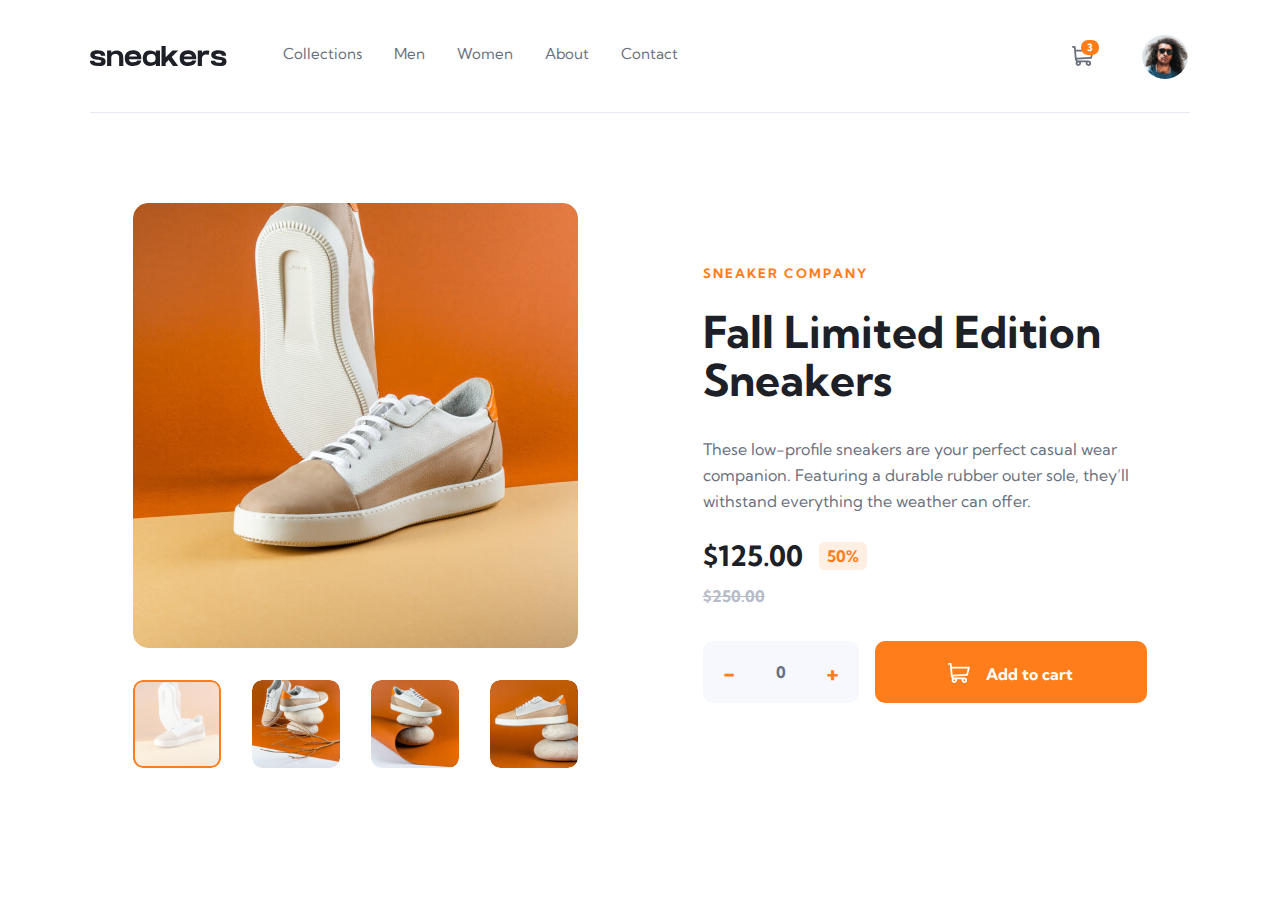
==== commit 92212459: "Add login page and product page responsive" ====
--- a/index.html
+++ b/index.html
@@ -11,7 +11,7 @@
 <body>
 
   <!-- SITE-HEADER -->
-  <header class="site-header">
+  <header class="site-header" >
     <div class="container">
       <div class="site-header__container">
         <button class="site-header__toggler" type="button" aria-label="Menu"></button>
@@ -74,7 +74,7 @@
         </div>
 
         <div class="site-header__profile-wrapper">
-          <a href="#" class="site-header__profile-link">
+          <a href="login-page.html" class="site-header__profile-link">
             <img class="site-header__profile-avatar" src="img/profile.jpg" alt="Profile avatar" width="50" height="50" srcset="img/profile.jpg 1x, img/profile@2x.jpg 2x">
           </a>
         </div>
@@ -83,7 +83,7 @@
   </header>
 
   <!-- MAIN-CONTENT -->
-  <main class="main-content" style="display: none;">
+  <main class="main-content">
     <!-- PRODUCT-PAGE -->
     <div class="product-page">
       <div class="product-page__container container">
@@ -129,17 +129,19 @@
             <div class="product-info__manufacturer">Sneaker Company</div>
             <h1 class="product-info__title">Fall Limited Edition Sneakers</h1>
             <p class="product-info__description">These low-profile sneakers are your perfect casual wear companion. Featuring a durable rubber outer sole, they’ll withstand everything the weather can offer.</p>
-            <div class="product-info__price-wrapper">
-              <b class="product-info__price">$125.00</b>
-              <span class="badge">50%</span>
+            <div class="product-info__price-wrap">
+              <div class="product-info__price-wrapper">
+                <b class="product-info__price">$125.00</b>
+                <span class="badge">50%</span>
+              </div>
+              <del class="product-info__old-price">$250.00</del>
             </div>
-            <del class="product-info__old-price">$250.00</del>
 
             <div class="product-info__cart-actions">
               <div class="product-info__quantity-wrapper">
                 <button type="button" class="product-info__quantity-button js-product-quantity-decrement-button" aria-label="Remove 1">-</button>
                 <div class="product-info__quantity">0</div>
-                <button type="button" class="product-info__quantity-button js-product-quantity-increment-button" aria-label="Add 1">+</button>
+                <button type="button" class="product-info__quantity-button product-info__quantity-button-mr js-product-quantity-increment-button" aria-label="Add 1">+</button>
               </div>
 
               <button type="button" class="button button--wide">
--- a/css/styles.css
+++ b/css/styles.css
@@ -335,9 +335,223 @@
   width: 50px;
   height: 50px;
   object-fit: contain;
-
-
-}
+}
+
+/* LOGIN PAGE */
+
+.forms {
+  display: flex;
+  justify-content: center;
+  align-items: center;
+  width: 100%;
+  height: 100%;
+  background-color: #e4e9f2;
+  column-gap: 30px;
+
+}
+
+.forms__form.forms__signup {
+  opacity: 0;
+  pointer-events: none;
+}
+
+.forms.show-signup .forms__form.forms__signup {
+  opacity: 1;
+  pointer-events: auto;
+
+}
+
+/* .forms__signup {
+  display: none;
+}
+
+.show-signup {
+  display: block;
+} */
+
+.forms__form {
+  position: absolute;
+  width: 100%;
+  max-width: 430px;
+  margin-left: auto;
+  margin-right: auto;
+  padding: 30px;
+  border-radius:6px;
+  background-color: #fff;
+}
+
+.forms__title {
+  font-size: 28px;
+  font-weight: 600;
+  color:#232836;
+  text-align: center;
+
+}
+
+form {
+  margin-top: 30px;
+}
+
+form .forms__field {
+  position: relative;
+  height: 50px;
+  width: 100%;
+  margin-top: 20px;
+}
+
+.forms__field input, .forms__button {
+  width: 100%;
+  height: 100%;
+  border: none;
+  font-size: 16px;
+  font-weight: 400;
+  border-radius: 6px;
+}
+
+.forms__field input {
+  outline: none;
+  padding: 0 15px;
+  border: 1px solid #cacaca;
+
+}
+
+.forms__field input:focus {
+  border-bottom-width: 2px;
+}
+
+.fa-eye-slash {
+  position: absolute;
+  top: 50%;
+  right: 10px;
+  transform: translateY(-50%);
+  padding: 5px;
+  font-size: 18px;
+  color:#8b8b8b;
+  cursor: pointer;
+
+}
+
+.forms__button {
+  color: #fff;
+  background-color: #0171d3;
+  transition: all 0.3 ease;
+  cursor: pointer;
+}
+
+.forms__button:hover {
+  background-color: #016dcb;
+}
+
+.forms__link {
+  margin-top: 10px;
+  text-align: center;
+
+}
+
+.forms__link span, .forms__link  a {
+  font-size: 14px;
+  font-weight: 400;
+  color: #232836;
+
+}
+
+.forms__link a {
+  color: #0171d3;
+  text-decoration: none;
+}
+
+.forms__link a:hover {
+  text-decoration: underline;
+}
+
+.line {
+  position: relative;
+  width: 100%;
+  height: 1px;
+  margin: 36px 0;
+  background-color: #d4d4d4;
+}
+
+
+.line::before {
+  content: "Or";
+  position: absolute;
+  top: 50%;
+  left: 50%;
+  transform: translate(-50%, -50%);
+  background-color: #fff;
+  color: #232836;
+}
+
+.media-options {
+  position: relative;
+}
+
+.media-options a {
+  display: flex;
+  justify-content: center;
+  align-items: center;
+  height: 50px;
+  width: 100%;
+  margin-top: 20px;
+  border-radius: 6px;
+  text-decoration: none;
+
+}
+
+.media-options a:hover {
+  text-decoration: underline;
+
+}
+
+
+a.field-facebook {
+  color: #fff;
+  background-color: #4267b2;
+}
+
+a.field-facebook .facebook-icon {
+  display: flex;
+  justify-content: center;
+  align-items: center;
+  width: 28px;
+  height: 28px;
+  color: #0171d3;
+  font-size: 20px;
+  border-radius: 50%;
+  background-color: #fff;
+}
+
+.facebook-icon, img.google-img {
+  position: absolute;
+  top: 50%;
+  left: 15px;
+  transform: translateY(-50%);
+}
+
+
+img.google-img {
+  width: 20px;
+  height: 20px;
+  object-fit: cover;
+}
+
+a.field-google {
+  border: 1px solid #cacaca;
+}
+
+a.field-google span {
+  color: #232836;
+  font-weight: 500;
+  opacity: 0.6;
+}
+
+
+
+
+
+
+
 /* SHOPPING-CART-CONTENT */
 .shopping-cart-products {
   padding: 0;
@@ -835,6 +1049,64 @@
   line-height: normal;
 }
 
+
+
+@media only screen and (max-width:960px) {
+  .img-showcase__active-img {
+    width: 400px;
+    height: 400px;
+  }
+}
+
+
+@media only screen and (max-width:890px) {
+  /* .product-page__container{
+    flex-direction: column;
+    text-align: center;
+  } */
+
+  .img-showcase__showcase {
+    margin-bottom: 0;
+
+  }
+
+  .img-showcase__active-img {
+    width: 370px;
+    height: 370px;
+  }
+
+
+  .img-showcase__thumbnails {
+    display: none;
+  }
+
+  .product-info__title {
+    font-size: 36px;
+  }
+  .product-info__cart-actions {
+    flex-direction: column;
+
+  }
+
+  .product-info__quantity-wrapper {
+    margin-right: 0;
+    margin-bottom: 15px;
+    padding: 12px 16px;
+    width: 100%;
+
+  }
+
+  .product-info__quantity-button {
+    margin-left: auto;
+  }
+
+  .product-info__quantity-button-mr {
+    margin-right: auto;
+    margin-left: 0;
+  }
+
+
+}
 
 
 @media only screen and (max-width:768px) {
@@ -894,6 +1166,61 @@
   .sitenav__link:hover::after {
     position: static;
   }
+
+  .img-showcase__active-img {
+    height: 350px;
+  }
+
+  .product-info__price-wrap {
+    display: flex;
+    align-items: center;
+    margin-bottom: 12px;
+
+  }
+
+  .product-info__old-price {
+    margin-bottom: 0;
+    align-items: center;
+    margin-left: auto;
+  }
+}
+
+@media only screen and (max-width:690px) {
+  .img-showcase__active-img {
+    height: 300px;
+  }
+
+  .product-info__title {
+    font-size: 36px;
+  }
+}
+
+@media only screen and (max-width:615px) {
+  .main-content {
+    margin-left: auto;
+    margin-right: auto;
+  }
+
+  .product-page__container {
+    flex-direction: column;
+    text-align: center;
+  }
+
+  .product-page__gallery {
+    margin-right: 0;
+  }
+  .img-showcase__active-img {
+    display: inline;
+    height: 350px;
+
+  }
+
+}
+
+@media only screen and (max-width:400px) {
+  .forms {
+    padding: 15px 10px;
+  }
 }
 
 @media only screen and (max-width:375px) {
@@ -917,5 +1244,9 @@
     object-fit: contain;
   }
 
-
-}+  .img-showcase__active-img {
+    height: 280px;
+  }
+
+
+}
